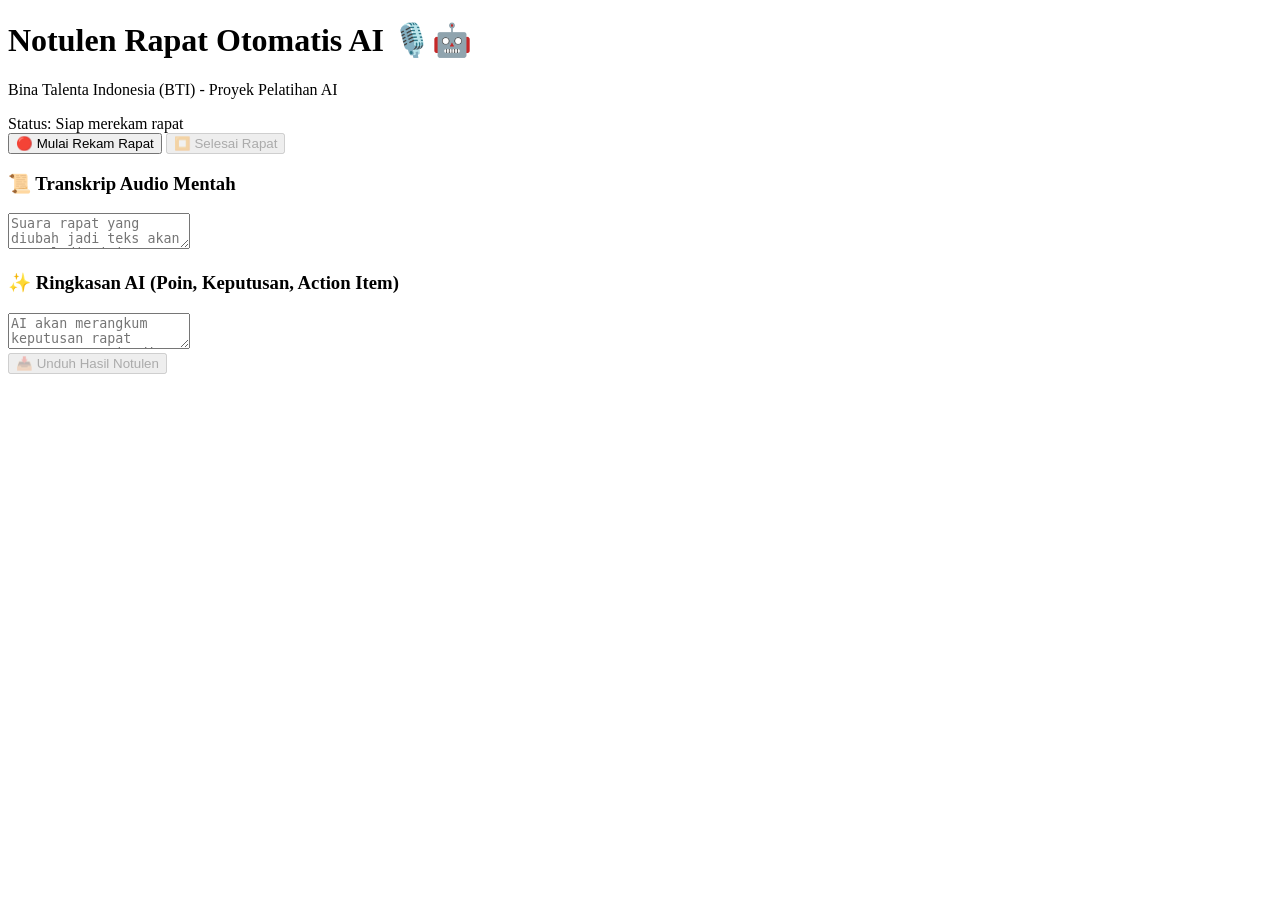
==== index.html @ 005d562e "Create index.html" ====
<!DOCTYPE html>
<html lang="id">
<head>
    <meta charset="UTF-8">
    <meta name="viewport" content="width=device-width, initial-scale=1.0">
    <title>AI Notulen Rapat Otomatis</title>
    <link rel="stylesheet" href="style.css">
</head>
<body>

    <div class="app-container">
        <header>
            <h1>Notulen Rapat Otomatis AI 🎙️🤖</h1>
            <p>Bina Talenta Indonesia (BTI) - Proyek Pelatihan AI</p>
        </header>

        <!-- Bagian Perekaman (Tahap 1 & 2) -->
        <div class="control-panel">
            <div class="status-zone">
                <span id="record-indicator" class="indicator"></span>
                <span id="status-text">Status: Siap merekam rapat</span>
            </div>
            <div class="btn-group">
                <button id="btn-start" onclick="mulaiRekam()">🔴 Mulai Rekam Rapat</button>
                <button id="btn-stop" onclick="berhentiRekam()" class="btn-danger" disabled>⏹️ Selesai Rapat</button>
            </div>
        </div>

        <!-- Bagian Hasil Dashboard (Tahap 3 & 4) -->
        <div class="dashboard-zone">
            <div class="result-box">
                <h3>📜 Transkrip Audio Mentah</h3>
                <textarea id="transkrip-output" placeholder="Suara rapat yang diubah jadi teks akan muncul di sini..." readonly></textarea>
            </div>

            <div class="result-box highlight">
                <h3>✨ Ringkasan AI (Poin, Keputusan, Action Item)</h3>
                <textarea id="ringkasan-output" placeholder="AI akan merangkum keputusan rapat secara otomatis di sini..." readonly></textarea>
            </div>
        </div>

        <div class="action-footer">
            <button id="btn-download" onclick="unduhNotulen()" class="btn-success" disabled>📥 Unduh Hasil Notulen</button>
        </div>
    </div>

    <script src="script.js"></script>
</body>
</html>
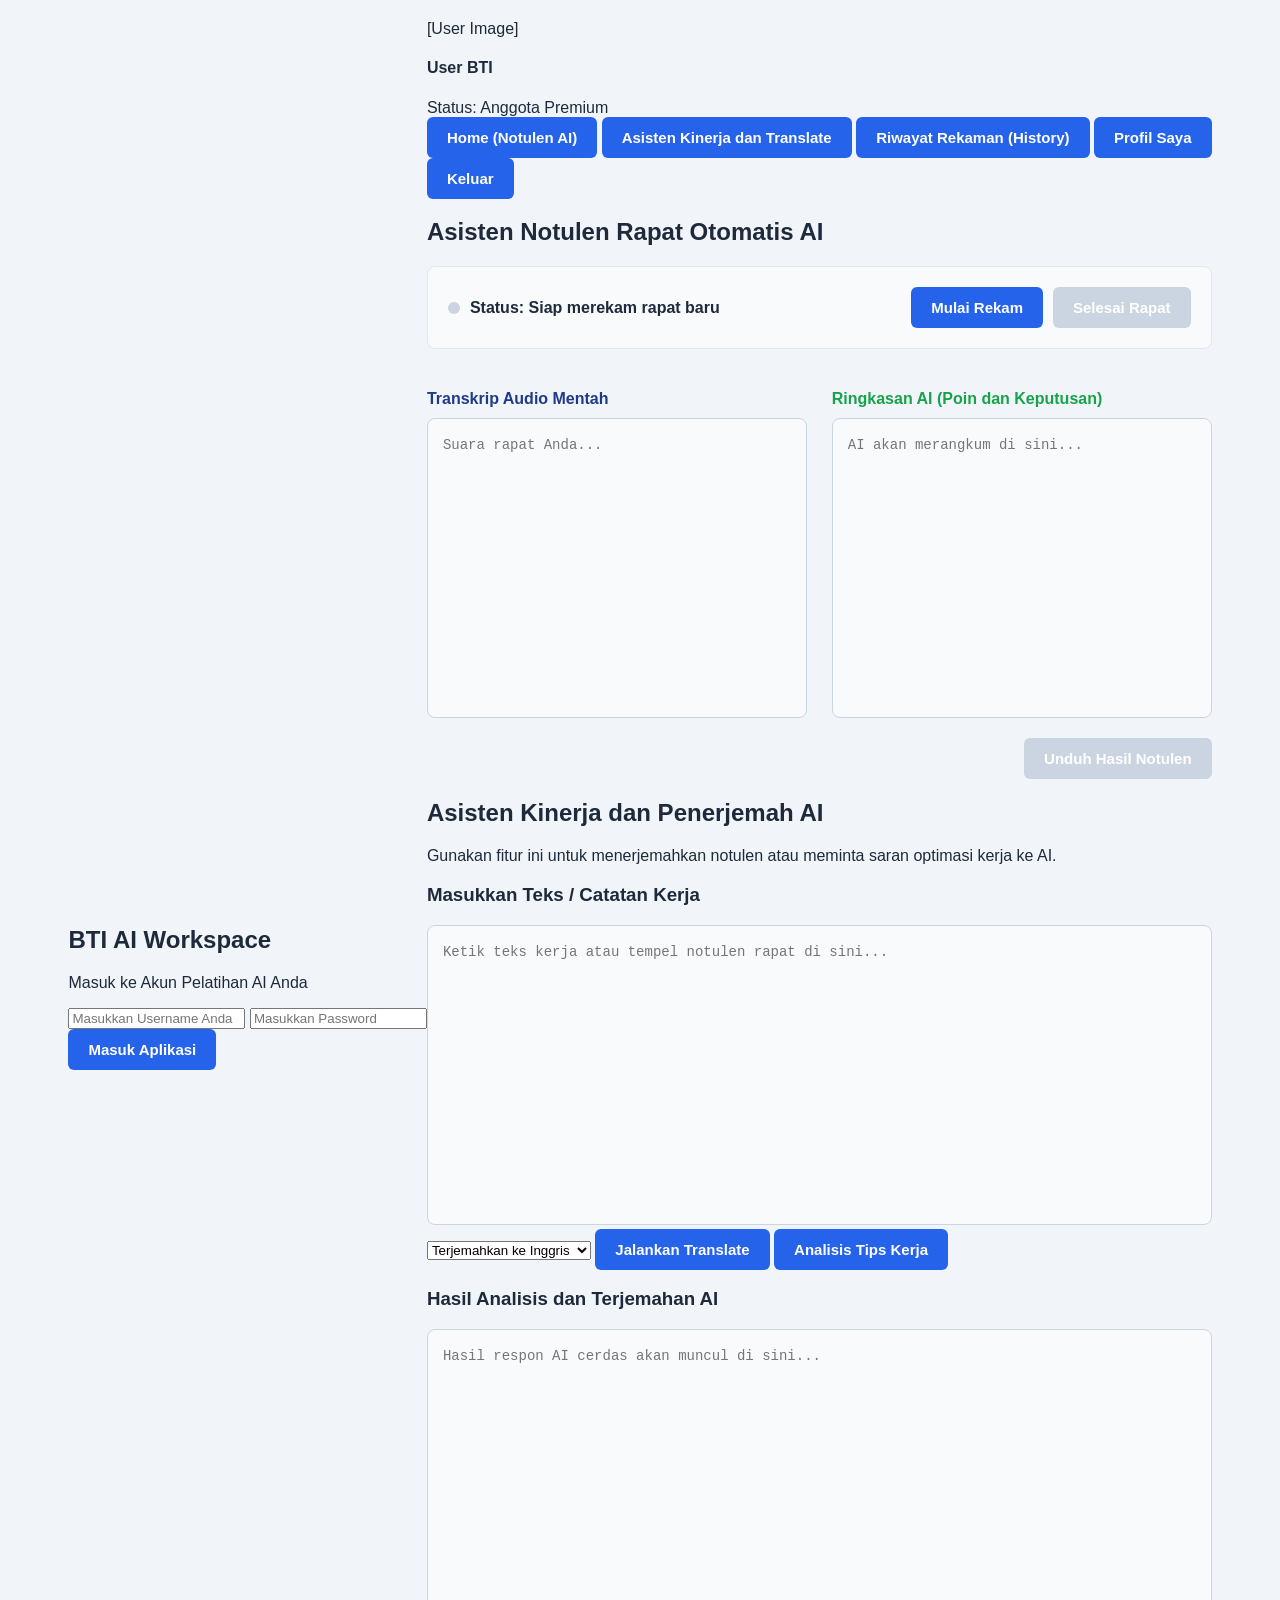
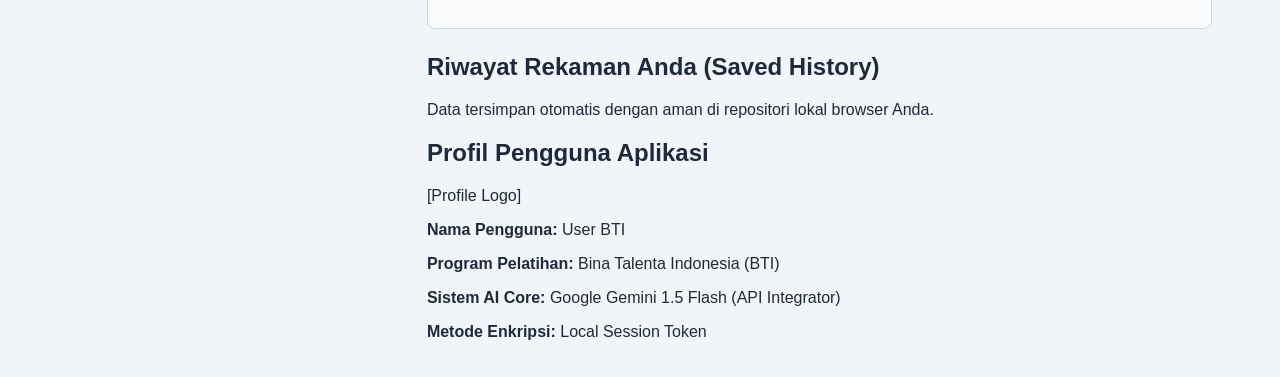
==== commit f8a9d910: "Update index.html" ====
--- a/index.html
+++ b/index.html
@@ -3,45 +3,124 @@
 <head>
     <meta charset="UTF-8">
     <meta name="viewport" content="width=device-width, initial-scale=1.0">
-    <title>AI Notulen Rapat Otomatis</title>
+    <title>BTI AI Workspace - Pro Notulen dan Asisten Kerja</title>
     <link rel="stylesheet" href="style.css">
 </head>
 <body>
 
-    <div class="app-container">
-        <header>
-            <h1>Notulen Rapat Otomatis AI 🎙️🤖</h1>
-            <p>Bina Talenta Indonesia (BTI) - Proyek Pelatihan AI</p>
-        </header>
+    <!-- ================= HALAMAN LOGIN ================= -->
+    <div id="login-page" class="login-container">
+        <div class="login-card">
+            <h2>BTI AI Workspace</h2>
+            <p>Masuk ke Akun Pelatihan AI Anda</p>
+            <div class="input-group">
+                <input type="text" id="username" placeholder="Masukkan Username Anda">
+                <input type="password" id="password" placeholder="Masukkan Password">
+            </div>
+            <button onclick="prosesLogin()">Masuk Aplikasi</button>
+        </div>
+    </div>
 
-        <!-- Bagian Perekaman (Tahap 1 & 2) -->
-        <div class="control-panel">
-            <div class="status-zone">
-                <span id="record-indicator" class="indicator"></span>
-                <span id="status-text">Status: Siap merekam rapat</span>
+    <!-- ================= HALAMAN UTAMA APLIKASI (DASHBOARD) ================= -->
+    <div id="main-app" class="app-wrapper hidden">
+        
+        <!-- Sidebar Menu Navigasi -->
+        <aside class="sidebar">
+            <div class="profile-summary">
+                <div class="avatar">[User Image]</div>
+                <h4 id="user-display">User BTI</h4>
+                <span>Status: Anggota Premium</span>
             </div>
-            <div class="btn-group">
-                <button id="btn-start" onclick="mulaiRekam()">🔴 Mulai Rekam Rapat</button>
-                <button id="btn-stop" onclick="berhentiRekam()" class="btn-danger" disabled>⏹️ Selesai Rapat</button>
-            </div>
-        </div>
+            <nav>
+                <button class="nav-btn active" onclick="pindahTab('home')">Home (Notulen AI)</button>
+                <button class="nav-btn" onclick="pindahTab('asisten')">Asisten Kinerja dan Translate</button>
+                <button class="nav-btn" onclick="pindahTab('history')">Riwayat Rekaman (History)</button>
+                <button class="nav-btn" onclick="pindahTab('profil')">Profil Saya</button>
+            </nav>
+            <button class="logout-btn" onclick="prosesLogout()">Keluar</button>
+        </aside>
 
-        <!-- Bagian Hasil Dashboard (Tahap 3 & 4) -->
-        <div class="dashboard-zone">
-            <div class="result-box">
-                <h3>📜 Transkrip Audio Mentah</h3>
-                <textarea id="transkrip-output" placeholder="Suara rapat yang diubah jadi teks akan muncul di sini..." readonly></textarea>
-            </div>
+        <!-- Konten Utama Berdasarkan Tab -->
+        <main class="content-area">
+            
+            <!-- TAB 1: HOME (NOTULEN RAPAT) -->
+            <section id="tab-home" class="tab-content">
+                <h2>Asisten Notulen Rapat Otomatis AI</h2>
+                <div class="control-panel">
+                    <div class="status-zone">
+                        <span id="record-indicator" class="indicator"></span>
+                        <span id="status-text">Status: Siap merekam rapat baru</span>
+                    </div>
+                    <div class="btn-group">
+                        <button id="btn-start" onclick="mulaiRekam()">Mulai Rekam</button>
+                        <button id="btn-stop" onclick="berhentiRekam()" class="btn-danger" disabled>Selesai Rapat</button>
+                    </div>
+                </div>
+                <div class="dashboard-zone">
+                    <div class="result-box">
+                        <h3>Transkrip Audio Mentah</h3>
+                        <textarea id="transkrip-output" placeholder="Suara rapat Anda..." readonly></textarea>
+                    </div>
+                    <div class="result-box highlight">
+                        <h3>Ringkasan AI (Poin dan Keputusan)</h3>
+                        <textarea id="ringkasan-output" placeholder="AI akan merangkum di sini..." readonly></textarea>
+                    </div>
+                </div>
+                <div class="action-footer">
+                    <button id="btn-download" onclick="unduhNotulen()" class="btn-success" disabled>Unduh Hasil Notulen</button>
+                </div>
+            </section>
 
-            <div class="result-box highlight">
-                <h3>✨ Ringkasan AI (Poin, Keputusan, Action Item)</h3>
-                <textarea id="ringkasan-output" placeholder="AI akan merangkum keputusan rapat secara otomatis di sini..." readonly></textarea>
-            </div>
-        </div>
+            <!-- TAB 2: ASISTEN KINERJA & TRANSLATE -->
+            <section id="tab-asisten" class="tab-content hidden">
+                <h2>Asisten Kinerja dan Penerjemah AI</h2>
+                <p>Gunakan fitur ini untuk menerjemahkan notulen atau meminta saran optimasi kerja ke AI.</p>
+                <div class="asisten-grid">
+                    <div class="input-box">
+                        <h3>Masukkan Teks / Catatan Kerja</h3>
+                        <textarea id="asisten-input" placeholder="Ketik teks kerja atau tempel notulen rapat di sini..."></textarea>
+                        
+                        <div class="opsi-asisten">
+                            <select id="pilihan-bahasa">
+                                <option value="Inggris">Terjemahkan ke Inggris</option>
+                                <option value="Jepang">Terjemahkan ke Jepang</option>
+                                <option value="Arab">Terjemahkan ke Arab</option>
+                            </select>
+                            <button onclick="prosesAsisten('translate')">Jalankan Translate</button>
+                            <button onclick="prosesAsisten('kinerja')" class="btn-purple">Analisis Tips Kerja</button>
+                        </div>
+                    </div>
+                    <div class="input-box text-light">
+                        <h3>Hasil Analisis dan Terjemahan AI</h3>
+                        <textarea id="asisten-output" placeholder="Hasil respon AI cerdas akan muncul di sini..." readonly></textarea>
+                    </div>
+                </div>
+            </section>
 
-        <div class="action-footer">
-            <button id="btn-download" onclick="unduhNotulen()" class="btn-success" disabled>📥 Unduh Hasil Notulen</button>
-        </div>
+            <!-- TAB 3: HISTORY -->
+            <section id="tab-history" class="tab-content hidden">
+                <h2>Riwayat Rekaman Anda (Saved History)</h2>
+                <p>Data tersimpan otomatis dengan aman di repositori lokal browser Anda.</p>
+                <div id="history-list" class="history-container">
+                    <!-- Data riwayat akan diisi otomatis oleh JavaScript -->
+                </div>
+            </section>
+
+            <!-- TAB 4: PROFIL -->
+            <section id="tab-profil" class="tab-content hidden">
+                <h2>Profil Pengguna Aplikasi</h2>
+                <div class="profile-card">
+                    <div class="profile-avatar">[Profile Logo]</div>
+                    <div class="profile-details">
+                        <p><strong>Nama Pengguna:</strong> <span id="prof-nama">User BTI</span></p>
+                        <p><strong>Program Pelatihan:</strong> Bina Talenta Indonesia (BTI)</p>
+                        <p><strong>Sistem AI Core:</strong> Google Gemini 1.5 Flash (API Integrator)</p>
+                        <p><strong>Metode Enkripsi:</strong> Local Session Token</p>
+                    </div>
+                </div>
+            </section>
+
+        </main>
     </div>
 
     <script src="script.js"></script>
--- a/style.css
+++ b/style.css
@@ -0,0 +1,74 @@
+body {
+    font-family: 'Segoe UI', Tahoma, Geneva, Verdana, sans-serif;
+    background: #f1f5f9;
+    color: #1e293b;
+    margin: 0;
+    padding: 20px;
+    display: flex;
+    justify-content: center;
+    align-items: center;
+    min-height: 100vh;
+}
+.app-container {
+    background: #ffffff;
+    max-width: 1000px;
+    width: 100%;
+    padding: 30px;
+    border-radius: 12px;
+    box-shadow: 0 4px 20px rgba(0,0,0,0.08);
+}
+header { text-align: center; margin-bottom: 30px; border-bottom: 2px solid #e2e8f0; padding-bottom: 15px; }
+header h1 { color: #1e3a8a; margin: 0; }
+header p { color: #64748b; font-weight: 500; margin: 5px 0 0 0; }
+
+.control-panel {
+    background: #f8fafc;
+    padding: 20px;
+    border-radius: 8px;
+    border: 1px solid #e2e8f0;
+    display: flex;
+    justify-content: space-between;
+    align-items: center;
+    margin-bottom: 25px;
+}
+.status-zone { display: flex; align-items: center; gap: 10px; font-weight: bold; }
+.indicator { width: 12px; height: 12px; background: #cbd5e1; border-radius: 50%; display: inline-block; }
+.indicator.recording { background: #ef4444; animation: blink 1s infinite; }
+
+.btn-group { display: flex; gap: 10px; }
+button {
+    padding: 12px 20px;
+    font-size: 15px;
+    font-weight: bold;
+    border: none;
+    border-radius: 6px;
+    cursor: pointer;
+    transition: 0.2s;
+    background: #2563eb;
+    color: white;
+}
+button:hover:not(:disabled) { opacity: 0.9; }
+button:disabled { background: #cbd5e1; cursor: not-allowed; }
+.btn-danger { background: #dc2626; }
+.btn-success { background: #16a34a; }
+
+.dashboard-zone { display: flex; gap: 25px; margin-bottom: 20px; }
+.result-box { flex: 1; display: flex; flex-direction: column; }
+.result-box h3 { font-size: 16px; color: #1e3a8a; margin-bottom: 10px; }
+.result-box.highlight h3 { color: #16a34a; }
+textarea {
+    width: 100%;
+    height: 300px;
+    padding: 15px;
+    box-sizing: border-box;
+    border: 1px solid #cbd5e1;
+    border-radius: 8px;
+    background: #f8fafc;
+    font-size: 14px;
+    resize: none;
+    line-height: 1.6;
+}
+.action-footer { text-align: right; }
+
+@keyframes blink { 50% { opacity: 0; } }
+@media (max-width: 768px) { .dashboard-zone { flex-direction: column; } .control-panel { flex-direction: column; gap: 15px; } }
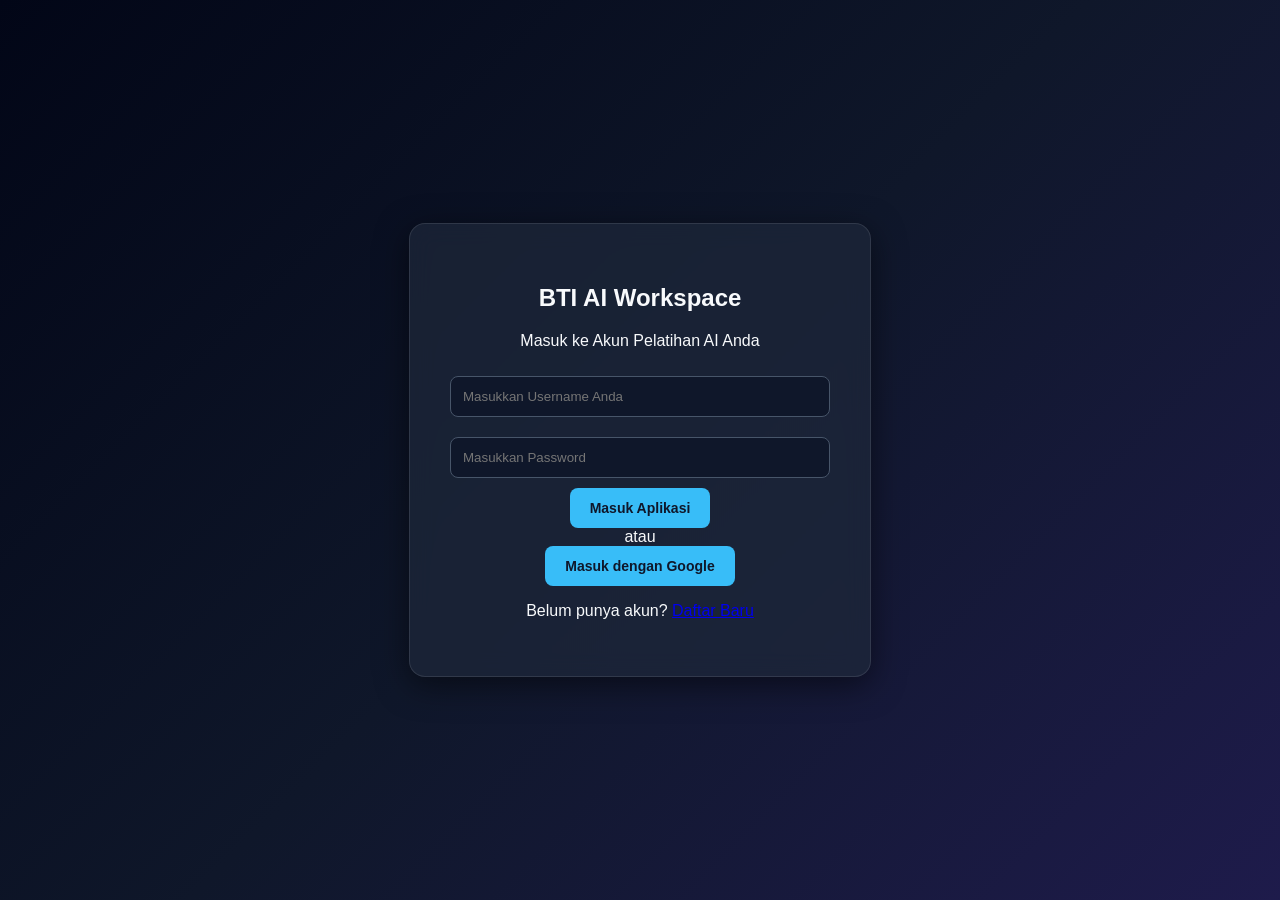
==== commit 1483f5bc: "index.html" ====
--- a/index.html
+++ b/index.html
@@ -8,9 +8,11 @@
 </head>
 <body>
 
-    <!-- ================= HALAMAN LOGIN ================= -->
-    <div id="login-page" class="login-container">
-        <div class="login-card">
+    <!-- ================= BOX LOGIN DAN REGISTER ================= -->
+    <div id="auth-page" class="login-container">
+        
+        <!-- Form Login -->
+        <div id="login-card" class="login-card">
             <h2>BTI AI Workspace</h2>
             <p>Masuk ke Akun Pelatihan AI Anda</p>
             <div class="input-group">
@@ -18,7 +20,29 @@
                 <input type="password" id="password" placeholder="Masukkan Password">
             </div>
             <button onclick="prosesLogin()">Masuk Aplikasi</button>
+            
+            <div class="divider">atau</div>
+            
+            <!-- Tombol Login Google -->
+            <button onclick="loginDenganGoogle()" class="btn-google">Masuk dengan Google</button>
+            
+            <p class="switch-auth">Belum punya akun? <a href="#" onclick="tampilkanRegister()">Daftar Baru</a></p>
         </div>
+
+        <!-- Form Pembuatan Akun Baru (Register) -->
+        <div id="register-card" class="login-card hidden">
+            <h2>Daftar Akun Baru</h2>
+            <p>Buat akun Workspace Anda gratis</p>
+            <div class="input-group">
+                <input type="text" id="reg-name" placeholder="Nama Lengkap">
+                <input type="text" id="reg-username" placeholder="Buat Username">
+                <input type="password" id="reg-password" placeholder="Buat Password">
+            </div>
+            <button onclick="prosesRegister()" class="btn-purple">Buat Akun Sekarang</button>
+            
+            <p class="switch-auth">Sudah punya akun? <a href="#" onclick="tampilkanLogin()">Kembali Login</a></p>
+        </div>
+
     </div>
 
     <!-- ================= HALAMAN UTAMA APLIKASI (DASHBOARD) ================= -->
--- a/style.css
+++ b/style.css
@@ -1,74 +1,146 @@
+:root {
+    --bg-dark: #0f172a;
+    --card-bg: rgba(30, 41, 59, 0.7);
+    --neon-blue: #38bdf8;
+    --neon-green: #4ade80;
+    --text-white: #f8fafc;
+}
+
 body {
     font-family: 'Segoe UI', Tahoma, Geneva, Verdana, sans-serif;
-    background: #f1f5f9;
-    color: #1e293b;
+    background: linear-gradient(135deg, #020617, #0f172a, #1e1b4b);
+    color: var(--text-white);
     margin: 0;
-    padding: 20px;
+    padding: 0;
+    min-height: 100vh;
+}
+
+/* --- ANIMASI LOGIN --- */
+.login-container {
+    height: 100vh;
     display: flex;
     justify-content: center;
     align-items: center;
+}
+.login-card {
+    background: var(--card-bg);
+    backdrop-filter: blur(12px);
+    padding: 40px;
+    border-radius: 16px;
+    border: 1px solid rgba(255,255,255,0.1);
+    text-align: center;
+    box-shadow: 0 8px 32px rgba(0,0,0,0.5);
+    max-width: 380px;
+    width: 100%;
+}
+.input-group input {
+    width: 100%;
+    padding: 12px;
+    margin: 10px 0;
+    box-sizing: border-box;
+    border-radius: 8px;
+    border: 1px solid #475569;
+    background: #0f172a;
+    color: white;
+}
+
+/* --- LAYOUT UTAMA --- */
+.app-wrapper {
+    display: flex;
     min-height: 100vh;
 }
-.app-container {
-    background: #ffffff;
-    max-width: 1000px;
-    width: 100%;
-    padding: 30px;
+.sidebar {
+    width: 260px;
+    background: rgba(15, 23, 42, 0.95);
+    border-right: 1px solid #334155;
+    padding: 20px;
+    display: flex;
+    flex-direction: column;
+}
+.profile-summary { text-align: center; margin-bottom: 30px; }
+.avatar { font-size: 14px; margin-bottom: 5px; color: var(--neon-blue); }
+.sidebar nav { display: flex; flex-direction: column; gap: 10px; flex: 1; }
+.nav-btn {
+    background: transparent;
+    color: #94a3b8;
+    text-align: left;
+    padding: 12px;
+    border-radius: 8px;
+    border: none;
+    cursor: pointer;
+}
+.nav-btn.active, .nav-btn:hover {
+    background: var(--card-bg);
+    color: var(--neon-blue);
+    border-left: 4px solid var(--neon-blue);
+}
+.logout-btn { background: #5a1919; margin-top: auto; color: white; border: none; padding: 12px; border-radius: 8px; cursor: pointer; }
+
+.content-area { flex: 1; padding: 40px; background: rgba(15, 23, 42, 0.4); overflow-y: auto; }
+
+/* --- COMPONENT STYLING --- */
+.control-panel {
+    background: var(--card-bg);
+    border: 1px solid #334155;
+    padding: 20px;
     border-radius: 12px;
-    box-shadow: 0 4px 20px rgba(0,0,0,0.08);
-}
-header { text-align: center; margin-bottom: 30px; border-bottom: 2px solid #e2e8f0; padding-bottom: 15px; }
-header h1 { color: #1e3a8a; margin: 0; }
-header p { color: #64748b; font-weight: 500; margin: 5px 0 0 0; }
-
-.control-panel {
-    background: #f8fafc;
-    padding: 20px;
-    border-radius: 8px;
-    border: 1px solid #e2e8f0;
     display: flex;
     justify-content: space-between;
     align-items: center;
     margin-bottom: 25px;
 }
 .status-zone { display: flex; align-items: center; gap: 10px; font-weight: bold; }
-.indicator { width: 12px; height: 12px; background: #cbd5e1; border-radius: 50%; display: inline-block; }
+.indicator { width: 12px; height: 12px; background: #475569; border-radius: 50%; }
 .indicator.recording { background: #ef4444; animation: blink 1s infinite; }
 
-.btn-group { display: flex; gap: 10px; }
-button {
-    padding: 12px 20px;
-    font-size: 15px;
-    font-weight: bold;
-    border: none;
-    border-radius: 6px;
-    cursor: pointer;
-    transition: 0.2s;
-    background: #2563eb;
-    color: white;
-}
-button:hover:not(:disabled) { opacity: 0.9; }
-button:disabled { background: #cbd5e1; cursor: not-allowed; }
-.btn-danger { background: #dc2626; }
-.btn-success { background: #16a34a; }
+.dashboard-zone, .asisten-grid { display: flex; gap: 20px; margin-top: 20px; }
+.result-box, .input-box { flex: 1; display: flex; flex-direction: column; }
+.opsi-asisten { display: flex; gap: 10px; margin-top: 15px; }
+select { padding: 12px; background: #0f172a; color: white; border-radius: 8px; border: 1px solid #334155; }
 
-.dashboard-zone { display: flex; gap: 25px; margin-bottom: 20px; }
-.result-box { flex: 1; display: flex; flex-direction: column; }
-.result-box h3 { font-size: 16px; color: #1e3a8a; margin-bottom: 10px; }
-.result-box.highlight h3 { color: #16a34a; }
 textarea {
     width: 100%;
-    height: 300px;
+    height: 250px;
     padding: 15px;
     box-sizing: border-box;
-    border: 1px solid #cbd5e1;
-    border-radius: 8px;
-    background: #f8fafc;
-    font-size: 14px;
+    border-radius: 10px;
+    border: 1px solid #334155;
+    background: var(--card-bg);
+    color: var(--text-white);
     resize: none;
     line-height: 1.6;
 }
-.action-footer { text-align: right; }
+textarea:focus { outline: 1px solid var(--neon-blue); }
 
+button {
+    padding: 12px 20px;
+    font-size: 14px;
+    font-weight: bold;
+    border: none;
+    border-radius: 8px;
+    cursor: pointer;
+    background: var(--neon-blue);
+    color: #0f172a;
+    transition: 0.2s;
+}
+button:hover { opacity: 0.9; transform: translateY(-1px); }
+button:disabled { background: #475569; color: #94a3b8; cursor: not-allowed; transform: none; }
+.btn-danger { background: #ef4444; color: white; }
+.btn-success { background: var(--neon-green); color: #0f172a; }
+.btn-purple { background: #a855f7; color: white; }
+
+/* --- HISTORY & PROFIL CARD --- */
+.history-item {
+    background: var(--card-bg);
+    border: 1px solid #334155;
+    padding: 15px;
+    border-radius: 8px;
+    margin-bottom: 12px;
+}
+.history-item small { color: var(--neon-blue); }
+.profile-card { background: var(--card-bg); border: 1px solid #334155; padding: 25px; border-radius: 12px; display: flex; gap: 20px; align-items: center; }
+.profile-avatar { font-size: 16px; color: var(--neon-blue); }
+
+.hidden { display: none !important; }
 @keyframes blink { 50% { opacity: 0; } }
-@media (max-width: 768px) { .dashboard-zone { flex-direction: column; } .control-panel { flex-direction: column; gap: 15px; } }
+@media (max-width: 768px) { .dashboard-zone, .asisten-grid { flex-direction: column; } .app-wrapper { flex-direction: column; } .sidebar { width: 100%; box-sizing: border-box; } }
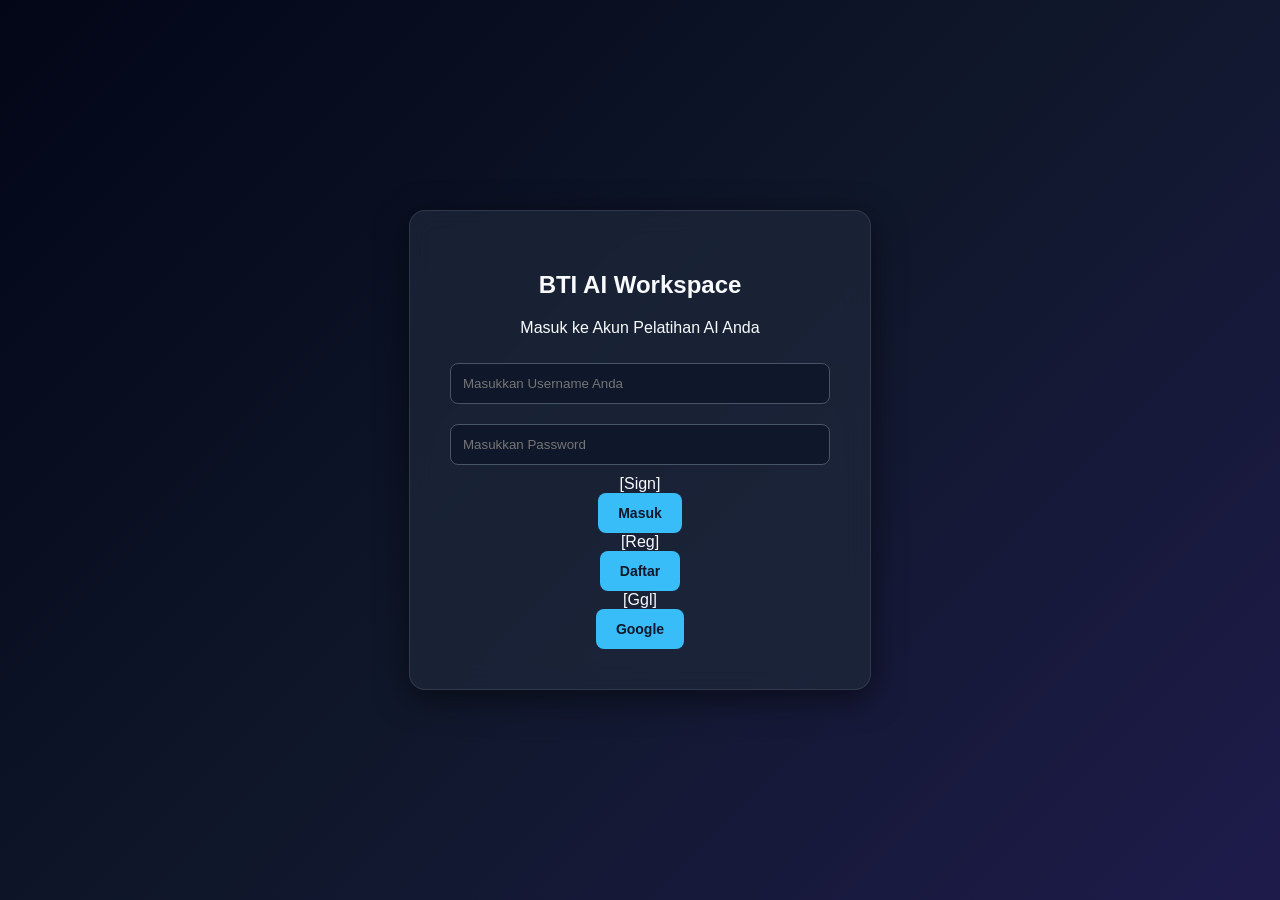
==== commit 9e8a340b: "Update index.html" ====
--- a/index.html
+++ b/index.html
@@ -8,7 +8,7 @@
 </head>
 <body>
 
-    <!-- ================= BOX LOGIN DAN REGISTER ================= -->
+    <!-- ================= BOX AUTENTIKASI (LOGIN & REGISTER) ================= -->
     <div id="auth-page" class="login-container">
         
         <!-- Form Login -->
@@ -19,14 +19,24 @@
                 <input type="text" id="username" placeholder="Masukkan Username Anda">
                 <input type="password" id="password" placeholder="Masukkan Password">
             </div>
-            <button onclick="prosesLogin()">Masuk Aplikasi</button>
             
-            <div class="divider">atau</div>
-            
-            <!-- Tombol Login Google -->
-            <button onclick="loginDenganGoogle()" class="btn-google">Masuk dengan Google</button>
-            
-            <p class="switch-auth">Belum punya akun? <a href="#" onclick="tampilkanRegister()">Daftar Baru</a></p>
+            <!-- 3 Tombol Berjajar ke Samping Beserta Kotak Logo -->
+            <div class="auth-action-row">
+                <div class="auth-btn-wrapper" onclick="prosesLogin()">
+                    <div class="logo-placeholder">[Sign]</div>
+                    <button>Masuk</button>
+                </div>
+                
+                <div class="auth-btn-wrapper" onclick="tampilkanRegister()">
+                    <div class="logo-placeholder">[Reg]</div>
+                    <button class="btn-purple-text">Daftar</button>
+                </div>
+
+                <div class="auth-btn-wrapper" onclick="loginDenganGoogle()">
+                    <div class="logo-placeholder">[Ggl]</div>
+                    <button class="btn-google-text">Google</button>
+                </div>
+            </div>
         </div>
 
         <!-- Form Pembuatan Akun Baru (Register) -->
@@ -38,9 +48,18 @@
                 <input type="text" id="reg-username" placeholder="Buat Username">
                 <input type="password" id="reg-password" placeholder="Buat Password">
             </div>
-            <button onclick="prosesRegister()" class="btn-purple">Buat Akun Sekarang</button>
             
-            <p class="switch-auth">Sudah punya akun? <a href="#" onclick="tampilkanLogin()">Kembali Login</a></p>
+            <!-- Tombol Register Berjajar ke Samping -->
+            <div class="auth-action-row">
+                <div class="auth-btn-wrapper" onclick="prosesRegister()">
+                    <div class="logo-placeholder">[Reg]</div>
+                    <button class="btn-purple-text">Buat Akun</button>
+                </div>
+                <div class="auth-btn-wrapper" onclick="tampilkanLogin()">
+                    <div class="logo-placeholder">[Back]</div>
+                    <button class="btn-secondary-text">Kembali</button>
+                </div>
+            </div>
         </div>
 
     </div>
--- a/style.css
+++ b/style.css
@@ -144,3 +144,27 @@
 .hidden { display: none !important; }
 @keyframes blink { 50% { opacity: 0; } }
 @media (max-width: 768px) { .dashboard-zone, .asisten-grid { flex-direction: column; } .app-wrapper { flex-direction: column; } .sidebar { width: 100%; box-sizing: border-box; } }
+/* Taruh kode ini di baris paling bawah file style.css */
+.divider { 
+    margin: 15px 0; 
+    color: #64748b; 
+    font-size: 13px; 
+    text-transform: uppercase; 
+}
+.btn-google { 
+    background: #ffffff; 
+    color: #1e293b; 
+    margin-bottom: 10px; 
+    width: 100%; 
+    box-sizing: border-box; 
+}
+.switch-auth { 
+    margin-top: 20px; 
+    font-size: 14px; 
+    color: #94a3b8; 
+}
+.switch-auth a { 
+    color: #38bdf8; 
+    text-decoration: none; 
+    font-weight: bold; 
+}
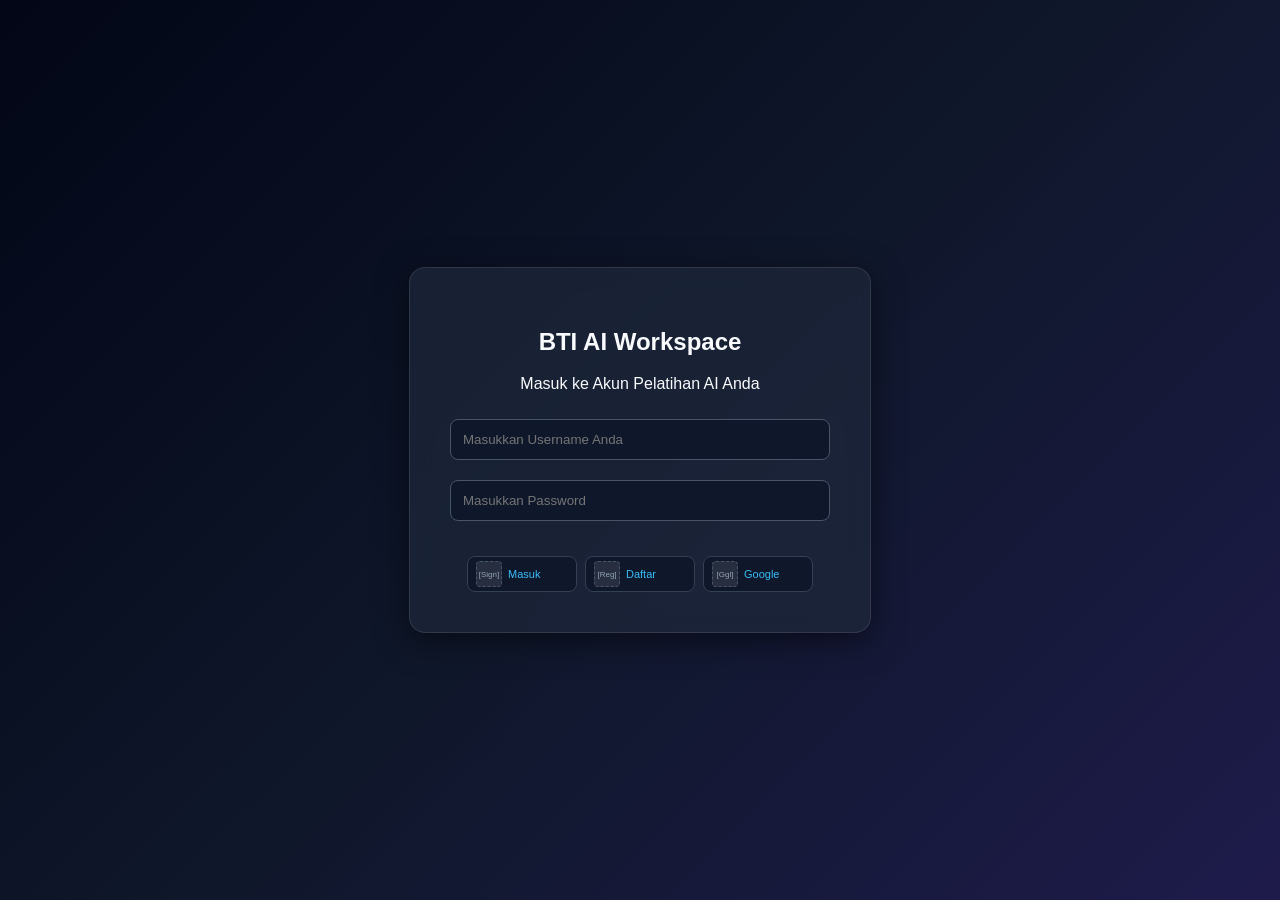
==== commit 51f05ce3: "index.html" ====
--- a/index.html
+++ b/index.html
@@ -169,3 +169,4 @@
     <script src="script.js"></script>
 </body>
 </html>
+
--- a/style.css
+++ b/style.css
@@ -15,7 +15,7 @@
     min-height: 100vh;
 }
 
-/* --- ANIMASI LOGIN --- */
+/* --- PANEL AUTENTIKASI --- */
 .login-container {
     height: 100vh;
     display: flex;
@@ -43,6 +43,66 @@
     background: #0f172a;
     color: white;
 }
+
+/* --- TIGA TOMBOL RATA SAMPING --- */
+.auth-action-row {
+    display: flex;
+    gap: 8px;
+    justify-content: center;
+    margin-top: 25px;
+    width: 100%;
+}
+.auth-btn-wrapper {
+    flex: 1;
+    display: flex;
+    align-items: center;
+    background: #0f172a;
+    border: 1px solid #334155;
+    border-radius: 8px;
+    padding: 4px 8px;
+    box-sizing: border-box;
+    max-width: 110px;
+    cursor: pointer;
+    transition: 0.2s;
+}
+.auth-btn-wrapper:hover {
+    border-color: var(--neon-blue);
+    background: #1e293b;
+}
+.logo-placeholder {
+    width: 24px;
+    height: 24px;
+    background: rgba(255, 255, 255, 0.1);
+    border-radius: 4px;
+    display: flex;
+    justify-content: center;
+    align-items: center;
+    font-size: 8px;
+    color: #94a3b8;
+    border: 1px dashed #475569;
+    flex-shrink: 0;
+    margin-right: 6px;
+    pointer-events: none;
+}
+.auth-btn-wrapper button {
+    width: 100%;
+    height: 100%;
+    padding: 6px 0 !important;
+    font-size: 11px !important;
+    background: transparent !important;
+    color: var(--neon-blue) !important;
+    box-shadow: none !important;
+    text-align: left;
+    cursor: pointer;
+    border: none;
+    pointer-events: auto;
+}
+.auth-btn-wrapper:hover button {
+    color: #ffffff !important;
+}
+.btn-purple-text { color: #c084fc !important; }
+.btn-google-text { color: #f87171 !important; }
+.btn-secondary-text { color: #94a3b8 !important; }
 
 /* --- LAYOUT UTAMA --- */
 .app-wrapper {
@@ -112,7 +172,8 @@
 }
 textarea:focus { outline: 1px solid var(--neon-blue); }
 
-button {
+/* --- GLOBAL BUTTONS --- */
+.control-panel button, .action-footer button, .opsi-asisten button {
     padding: 12px 20px;
     font-size: 14px;
     font-weight: bold;
@@ -123,11 +184,11 @@
     color: #0f172a;
     transition: 0.2s;
 }
-button:hover { opacity: 0.9; transform: translateY(-1px); }
-button:disabled { background: #475569; color: #94a3b8; cursor: not-allowed; transform: none; }
-.btn-danger { background: #ef4444; color: white; }
-.btn-success { background: var(--neon-green); color: #0f172a; }
-.btn-purple { background: #a855f7; color: white; }
+.control-panel button:hover, .action-footer button:hover, .opsi-asisten button:hover { opacity: 0.9; transform: translateY(-1px); }
+.control-panel button:disabled, .action-footer button:disabled { background: #475569; color: #94a3b8; cursor: not-allowed; transform: none; }
+.btn-danger { background: #ef4444 !important; color: white !important; }
+.btn-success { background: var(--neon-green) !important; color: #0f172a !important; }
+.btn-purple { background: #a855f7 !important; color: white !important; }
 
 /* --- HISTORY & PROFIL CARD --- */
 .history-item {
@@ -144,27 +205,3 @@
 .hidden { display: none !important; }
 @keyframes blink { 50% { opacity: 0; } }
 @media (max-width: 768px) { .dashboard-zone, .asisten-grid { flex-direction: column; } .app-wrapper { flex-direction: column; } .sidebar { width: 100%; box-sizing: border-box; } }
-/* Taruh kode ini di baris paling bawah file style.css */
-.divider { 
-    margin: 15px 0; 
-    color: #64748b; 
-    font-size: 13px; 
-    text-transform: uppercase; 
-}
-.btn-google { 
-    background: #ffffff; 
-    color: #1e293b; 
-    margin-bottom: 10px; 
-    width: 100%; 
-    box-sizing: border-box; 
-}
-.switch-auth { 
-    margin-top: 20px; 
-    font-size: 14px; 
-    color: #94a3b8; 
-}
-.switch-auth a { 
-    color: #38bdf8; 
-    text-decoration: none; 
-    font-weight: bold; 
-}
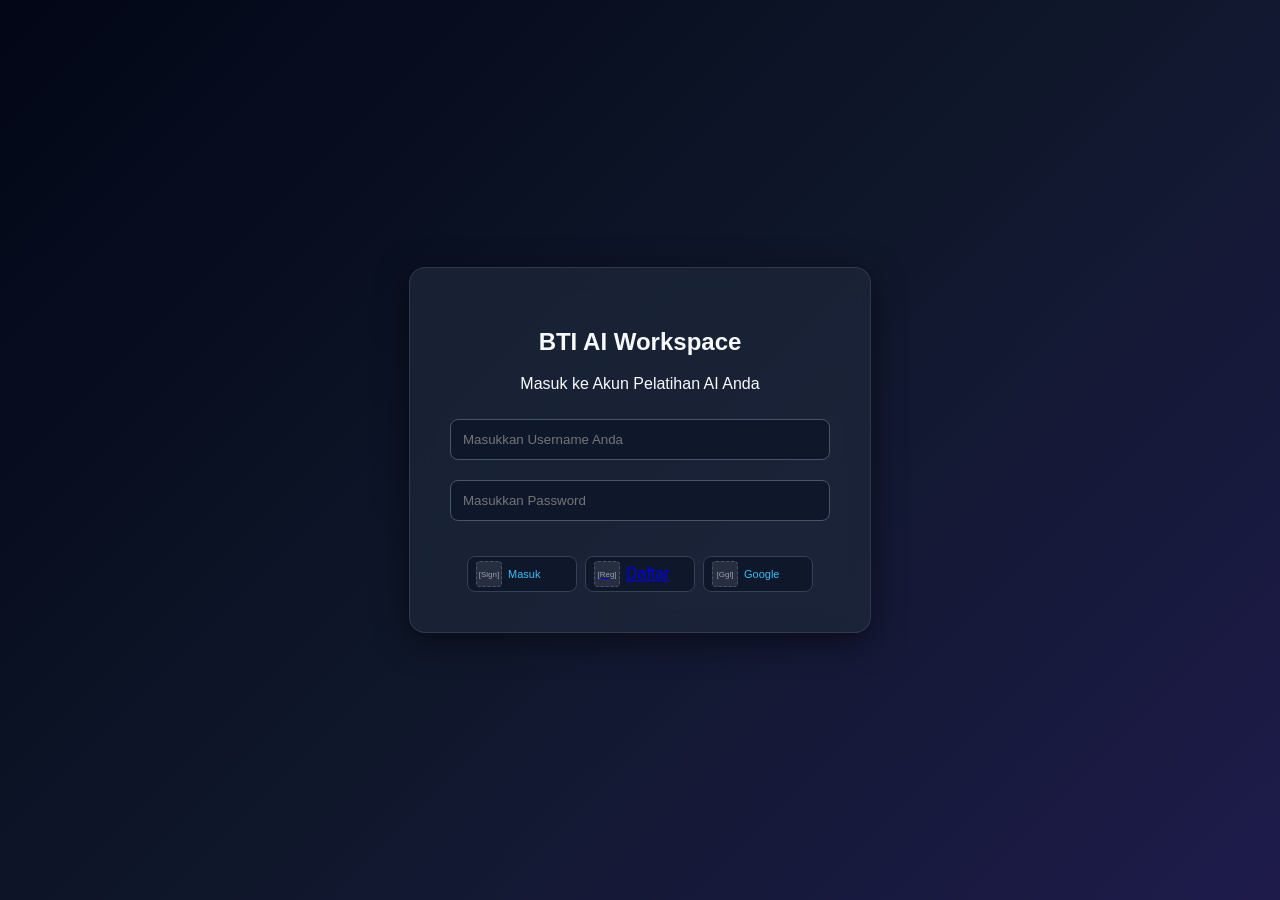
==== commit 181b199d: "index.html" ====
--- a/index.html
+++ b/index.html
@@ -8,11 +8,9 @@
 </head>
 <body>
 
-    <!-- ================= BOX AUTENTIKASI (LOGIN & REGISTER) ================= -->
+    <!-- ================= BOX LOGIN UTAMA ================= -->
     <div id="auth-page" class="login-container">
-        
-        <!-- Form Login -->
-        <div id="login-card" class="login-card">
+        <div class="login-card">
             <h2>BTI AI Workspace</h2>
             <p>Masuk ke Akun Pelatihan AI Anda</p>
             <div class="input-group">
@@ -20,54 +18,29 @@
                 <input type="password" id="password" placeholder="Masukkan Password">
             </div>
             
-            <!-- 3 Tombol Berjajar ke Samping Beserta Kotak Logo -->
+            <!-- 3 Tombol Berjajar ke Samping -->
             <div class="auth-action-row">
                 <div class="auth-btn-wrapper" onclick="prosesLogin()">
                     <div class="logo-placeholder">[Sign]</div>
-                    <button>Masuk</button>
+                    <button type="button">Masuk</button>
                 </div>
                 
-                <div class="auth-btn-wrapper" onclick="tampilkanRegister()">
+                <!-- Tombol ini sekarang langsung pindah ke file html kedua -->
+                <a href="daftar.html" class="auth-btn-wrapper">
                     <div class="logo-placeholder">[Reg]</div>
-                    <button class="btn-purple-text">Daftar</button>
-                </div>
+                    <span class="btn-text-purple">Daftar</span>
+                </a>
 
                 <div class="auth-btn-wrapper" onclick="loginDenganGoogle()">
                     <div class="logo-placeholder">[Ggl]</div>
-                    <button class="btn-google-text">Google</button>
+                    <button type="button" class="btn-google-text">Google</button>
                 </div>
             </div>
         </div>
-
-        <!-- Form Pembuatan Akun Baru (Register) -->
-        <div id="register-card" class="login-card hidden">
-            <h2>Daftar Akun Baru</h2>
-            <p>Buat akun Workspace Anda gratis</p>
-            <div class="input-group">
-                <input type="text" id="reg-name" placeholder="Nama Lengkap">
-                <input type="text" id="reg-username" placeholder="Buat Username">
-                <input type="password" id="reg-password" placeholder="Buat Password">
-            </div>
-            
-            <!-- Tombol Register Berjajar ke Samping -->
-            <div class="auth-action-row">
-                <div class="auth-btn-wrapper" onclick="prosesRegister()">
-                    <div class="logo-placeholder">[Reg]</div>
-                    <button class="btn-purple-text">Buat Akun</button>
-                </div>
-                <div class="auth-btn-wrapper" onclick="tampilkanLogin()">
-                    <div class="logo-placeholder">[Back]</div>
-                    <button class="btn-secondary-text">Kembali</button>
-                </div>
-            </div>
-        </div>
-
     </div>
 
     <!-- ================= HALAMAN UTAMA APLIKASI (DASHBOARD) ================= -->
     <div id="main-app" class="app-wrapper hidden">
-        
-        <!-- Sidebar Menu Navigasi -->
         <aside class="sidebar">
             <div class="profile-summary">
                 <div class="avatar">[User Image]</div>
@@ -83,10 +56,8 @@
             <button class="logout-btn" onclick="prosesLogout()">Keluar</button>
         </aside>
 
-        <!-- Konten Utama Berdasarkan Tab -->
         <main class="content-area">
-            
-            <!-- TAB 1: HOME (NOTULEN RAPAT) -->
+            <!-- TAB 1: HOME -->
             <section id="tab-home" class="tab-content">
                 <h2>Asisten Notulen Rapat Otomatis AI</h2>
                 <div class="control-panel">
@@ -122,7 +93,6 @@
                     <div class="input-box">
                         <h3>Masukkan Teks / Catatan Kerja</h3>
                         <textarea id="asisten-input" placeholder="Ketik teks kerja atau tempel notulen rapat di sini..."></textarea>
-                        
                         <div class="opsi-asisten">
                             <select id="pilihan-bahasa">
                                 <option value="Inggris">Terjemahkan ke Inggris</option>
@@ -144,9 +114,7 @@
             <section id="tab-history" class="tab-content hidden">
                 <h2>Riwayat Rekaman Anda (Saved History)</h2>
                 <p>Data tersimpan otomatis dengan aman di repositori lokal browser Anda.</p>
-                <div id="history-list" class="history-container">
-                    <!-- Data riwayat akan diisi otomatis oleh JavaScript -->
-                </div>
+                <div id="history-list" class="history-container"></div>
             </section>
 
             <!-- TAB 4: PROFIL -->
@@ -162,11 +130,9 @@
                     </div>
                 </div>
             </section>
-
         </main>
     </div>
 
     <script src="script.js"></script>
 </body>
 </html>
-
